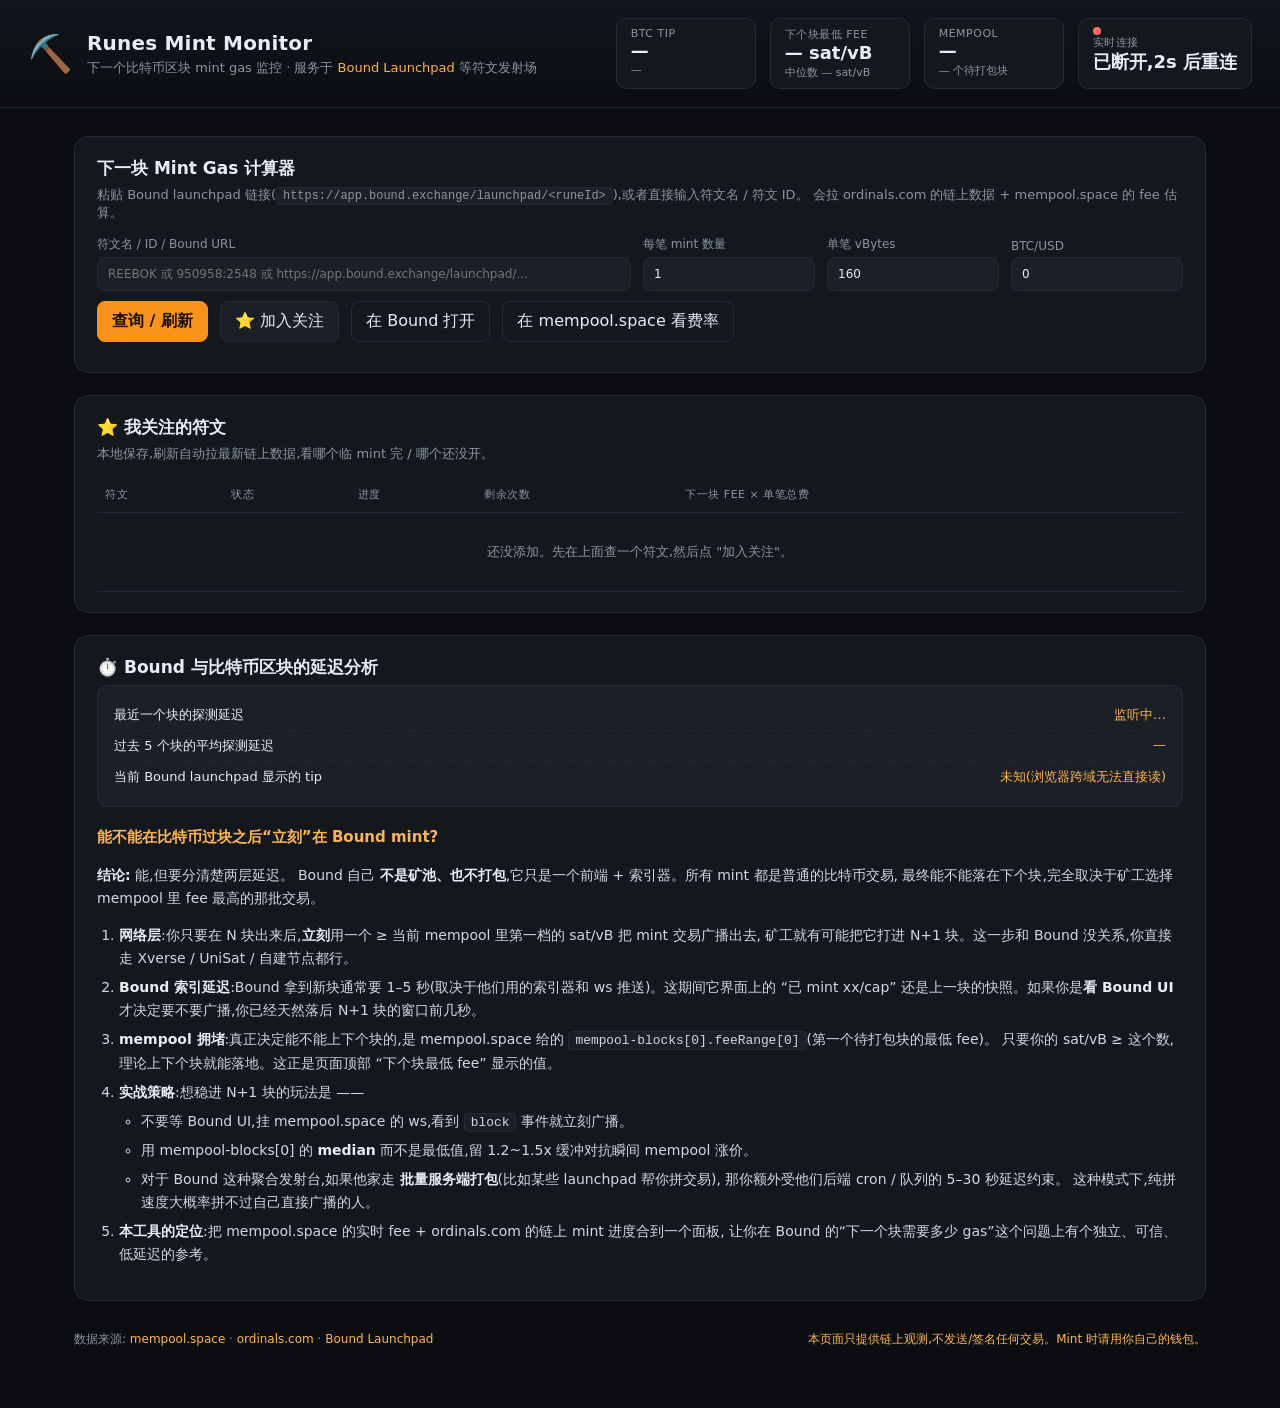
==== runes-mint-monitor/index.html @ 1faece66 "Add runes-mint-monitor: next-block mint fee dashboard for Bound launchpad - Static page (index.html " ====
<!doctype html>
<html lang="zh-CN">
<head>
<meta charset="utf-8" />
<meta name="viewport" content="width=device-width,initial-scale=1" />
<title>Runes Mint Monitor · 下一块 Gas / Bound 发射台</title>
<link rel="stylesheet" href="styles.css" />
</head>
<body>
<header class="topbar">
  <div class="brand">
    <span class="logo">⛏️</span>
    <div>
      <h1>Runes Mint Monitor</h1>
      <p class="sub">下一个比特币区块 mint gas 监控 · 服务于 <a href="https://app.bound.exchange/launchpad" target="_blank" rel="noopener">Bound Launchpad</a> 等符文发射场</p>
    </div>
  </div>
  <div class="liveStats">
    <div class="stat">
      <span class="label">BTC tip</span>
      <span class="value" id="tipHeight">—</span>
      <span class="meta" id="tipAge">—</span>
    </div>
    <div class="stat">
      <span class="label">下个块最低 fee</span>
      <span class="value" id="nextBlockMin">— sat/vB</span>
      <span class="meta" id="nextBlockMedian">中位数 — sat/vB</span>
    </div>
    <div class="stat">
      <span class="label">Mempool</span>
      <span class="value" id="mempoolPending">—</span>
      <span class="meta" id="mempoolBlocks">— 个待打包块</span>
    </div>
    <div class="stat ws" id="wsStatus" data-state="idle">
      <span class="dot"></span>
      <span class="label">实时连接</span>
      <span class="value" id="wsLabel">连接中…</span>
    </div>
  </div>
</header>

<main>

  <!-- Mint Calculator -->
  <section class="card">
    <h2>下一块 Mint Gas 计算器</h2>
    <p class="hint">
      粘贴 Bound launchpad 链接(<code>https://app.bound.exchange/launchpad/&lt;runeId&gt;</code>),或者直接输入符文名 / 符文 ID。
      会拉 ordinals.com 的链上数据 + mempool.space 的 fee 估算。
    </p>
    <div class="row">
      <label class="grow">
        <span>符文名 / ID / Bound URL</span>
        <input id="runeInput" type="text" placeholder="REEBOK 或 950958:2548 或 https://app.bound.exchange/launchpad/..." autocomplete="off" />
      </label>
      <label>
        <span>每笔 mint 数量</span>
        <input id="repeats" type="number" min="1" value="1" />
      </label>
      <label>
        <span>单笔 vBytes</span>
        <input id="vbytes" type="number" min="50" value="160" />
      </label>
      <label>
        <span>BTC/USD</span>
        <input id="btcUsd" type="number" min="0" step="100" value="0" />
      </label>
    </div>
    <div class="row">
      <button id="lookupBtn" class="primary">查询 / 刷新</button>
      <button id="watchBtn">⭐ 加入关注</button>
      <button id="openBoundBtn" class="ghost">在 Bound 打开</button>
      <button id="openMempoolBtn" class="ghost">在 mempool.space 看费率</button>
    </div>

    <div id="runeResult" class="result hidden">
      <div class="resTop">
        <div>
          <div class="runeName" id="resName">—</div>
          <div class="meta" id="resId">—</div>
        </div>
        <div class="status" id="resStatus">—</div>
      </div>

      <div class="metricsGrid">
        <div class="metric">
          <span class="mlabel">每笔 mint 量</span>
          <span class="mval" id="mAmount">—</span>
        </div>
        <div class="metric">
          <span class="mlabel">已 mint / 上限</span>
          <span class="mval" id="mProgress">—</span>
          <div class="bar"><div id="mBar"></div></div>
        </div>
        <div class="metric">
          <span class="mlabel">剩余可 mint 次数</span>
          <span class="mval" id="mRemaining">—</span>
        </div>
        <div class="metric">
          <span class="mlabel">Mint 起始 / 结束高度</span>
          <span class="mval" id="mHeights">—</span>
        </div>
        <div class="metric hl">
          <span class="mlabel">挤进下一个块所需 sat/vB</span>
          <span class="mval" id="mNextFee">—</span>
          <span class="mhint" id="mNextFeeHint">来自 mempool.space</span>
        </div>
        <div class="metric hl">
          <span class="mlabel">单笔总费用估算</span>
          <span class="mval" id="mTotalFee">—</span>
          <span class="mhint" id="mTotalFeeUsd">—</span>
        </div>
      </div>

      <details class="raw">
        <summary>原始数据 (debug)</summary>
        <pre id="rawJson"></pre>
      </details>
    </div>
  </section>

  <!-- Watched Runes -->
  <section class="card">
    <h2>⭐ 我关注的符文</h2>
    <p class="hint">本地保存,刷新自动拉最新链上数据,看哪个临 mint 完 / 哪个还没开。</p>
    <table class="watch" id="watchTable">
      <thead><tr>
        <th>符文</th>
        <th>状态</th>
        <th>进度</th>
        <th>剩余次数</th>
        <th>下一块 fee × 单笔总费</th>
        <th></th>
      </tr></thead>
      <tbody id="watchBody">
        <tr class="empty"><td colspan="6">还没添加。先在上面查一个符文,然后点 “加入关注”。</td></tr>
      </tbody>
    </table>
  </section>

  <!-- Latency analysis -->
  <section class="card">
    <h2>⏱️ Bound 与比特币区块的延迟分析</h2>
    <div id="latencyLive" class="latencyBox">
      <div class="latencyRow">
        <span>最近一个块的探测延迟</span>
        <span id="latLast">监听中…</span>
      </div>
      <div class="latencyRow">
        <span>过去 5 个块的平均探测延迟</span>
        <span id="latAvg">—</span>
      </div>
      <div class="latencyRow">
        <span>当前 Bound launchpad 显示的 tip</span>
        <span id="latBoundTip">未知(浏览器跨域无法直接读)</span>
      </div>
    </div>

    <div class="analysis">
      <h3>能不能在比特币过块之后“立刻”在 Bound mint?</h3>
      <p>
        <b>结论:</b> 能,但要分清楚两层延迟。
        Bound 自己 <b>不是矿池、也不打包</b>,它只是一个前端 + 索引器。所有 mint 都是普通的比特币交易,
        最终能不能落在下个块,完全取决于矿工选择 mempool 里 fee 最高的那批交易。
      </p>
      <ol>
        <li>
          <b>网络层</b>:你只要在 N 块出来后,<b>立刻</b>用一个 ≥ 当前 mempool 里第一档的 sat/vB 把 mint 交易广播出去,
          矿工就有可能把它打进 N+1 块。这一步和 Bound 没关系,你直接走 Xverse / UniSat / 自建节点都行。
        </li>
        <li>
          <b>Bound 索引延迟</b>:Bound 拿到新块通常要 1–5 秒(取决于他们用的索引器和 ws 推送)。这期间它界面上的
          “已 mint xx/cap” 还是上一块的快照。如果你是<b>看 Bound UI</b> 才决定要不要广播,你已经天然落后 N+1 块的窗口前几秒。
        </li>
        <li>
          <b>mempool 拥堵</b>:真正决定能不能上下个块的,是 mempool.space 给的
          <code>mempool-blocks[0].feeRange[0]</code>(第一个待打包块的最低 fee)。
          只要你的 sat/vB ≥ 这个数,理论上下个块就能落地。这正是页面顶部 “下个块最低 fee” 显示的值。
        </li>
        <li>
          <b>实战策略</b>:想稳进 N+1 块的玩法是 ——
          <ul>
            <li>不要等 Bound UI,挂 mempool.space 的 ws,看到 <code>block</code> 事件就立刻广播。</li>
            <li>用 mempool-blocks[0] 的 <b>median</b> 而不是最低值,留 1.2~1.5x 缓冲对抗瞬间 mempool 涨价。</li>
            <li>对于 Bound 这种聚合发射台,如果他家走 <b>批量服务端打包</b>(比如某些 launchpad 帮你拼交易),
              那你额外受他们后端 cron / 队列的 5–30 秒延迟约束。
              这种模式下,纯拼速度大概率拼不过自己直接广播的人。</li>
          </ul>
        </li>
        <li>
          <b>本工具的定位</b>:把 mempool.space 的实时 fee + ordinals.com 的链上 mint 进度合到一个面板,
          让你在 Bound 的“下一个块需要多少 gas”这个问题上有个独立、可信、低延迟的参考。
        </li>
      </ol>
    </div>
  </section>
</main>

<footer>
  <div>
    数据来源:
    <a href="https://mempool.space/docs/api" target="_blank" rel="noopener">mempool.space</a> ·
    <a href="https://docs.ordinals.com/" target="_blank" rel="noopener">ordinals.com</a> ·
    <a href="https://app.bound.exchange/launchpad" target="_blank" rel="noopener">Bound Launchpad</a>
  </div>
  <div class="warn">本页面只提供链上观测,不发送/签名任何交易。Mint 时请用你自己的钱包。</div>
</footer>

<script src="app.js"></script>
</body>
</html>
---- runes-mint-monitor/styles.css ----
:root {
  --bg: #0b0d10;
  --panel: #14181d;
  --panel-2: #1b2026;
  --border: #232a31;
  --text: #e6edf3;
  --muted: #8b95a1;
  --accent: #f7931a;       /* bitcoin orange */
  --accent-2: #ffb454;
  --good: #3ddc84;
  --warn: #ffb84d;
  --bad: #ff6b6b;
  --hl: #1f2730;
  --link: #ffb454;
}

* { box-sizing: border-box; }
html, body { margin: 0; padding: 0; background: var(--bg); color: var(--text); font-family: -apple-system, BlinkMacSystemFont, "Segoe UI", "PingFang SC", "Microsoft YaHei", system-ui, sans-serif; }

a { color: var(--link); text-decoration: none; }
a:hover { text-decoration: underline; }

code {
  background: var(--panel-2);
  padding: 1px 6px;
  border-radius: 4px;
  font-size: 0.92em;
  border: 1px solid var(--border);
}

.topbar {
  display: flex;
  flex-wrap: wrap;
  align-items: center;
  justify-content: space-between;
  gap: 16px;
  padding: 18px 28px;
  border-bottom: 1px solid var(--border);
  background: linear-gradient(180deg, #11161c 0%, #0b0d10 100%);
}

.brand { display: flex; align-items: center; gap: 14px; }
.brand .logo { font-size: 36px; }
.brand h1 { margin: 0; font-size: 20px; font-weight: 700; letter-spacing: 0.2px; }
.brand .sub { margin: 4px 0 0; color: var(--muted); font-size: 13px; }

.liveStats {
  display: flex;
  gap: 14px;
  flex-wrap: wrap;
}
.stat {
  background: var(--panel);
  border: 1px solid var(--border);
  border-radius: 10px;
  padding: 8px 14px;
  min-width: 140px;
  display: flex;
  flex-direction: column;
}
.stat .label { font-size: 11px; color: var(--muted); text-transform: uppercase; letter-spacing: 0.5px; }
.stat .value { font-size: 18px; font-weight: 700; color: var(--text); }
.stat .meta { font-size: 11px; color: var(--muted); margin-top: 2px; }
.stat.ws .dot {
  display: inline-block;
  width: 8px; height: 8px;
  background: var(--muted);
  border-radius: 50%;
  margin-right: 6px;
  vertical-align: middle;
}
.stat.ws[data-state="open"] .dot { background: var(--good); box-shadow: 0 0 8px var(--good); }
.stat.ws[data-state="closed"] .dot { background: var(--bad); }
.stat.ws[data-state="connecting"] .dot { background: var(--warn); }

main { max-width: 1180px; margin: 28px auto; padding: 0 24px; display: grid; gap: 22px; }

.card {
  background: var(--panel);
  border: 1px solid var(--border);
  border-radius: 14px;
  padding: 20px 22px;
}
.card h2 { margin: 0 0 6px; font-size: 17px; }
.card h3 { margin: 18px 0 6px; font-size: 15px; color: var(--accent-2); }
.hint { color: var(--muted); font-size: 13px; margin: 4px 0 14px; }

.row {
  display: flex;
  flex-wrap: wrap;
  gap: 12px;
  align-items: flex-end;
  margin: 10px 0;
}
.row label { display: flex; flex-direction: column; gap: 4px; font-size: 12px; color: var(--muted); }
.row label.grow { flex: 1 1 360px; }
.row input {
  background: var(--panel-2);
  border: 1px solid var(--border);
  border-radius: 8px;
  padding: 9px 10px;
  color: var(--text);
  font: inherit;
  min-width: 90px;
}
.row input:focus { outline: none; border-color: var(--accent); }

button {
  background: var(--panel-2);
  color: var(--text);
  border: 1px solid var(--border);
  border-radius: 8px;
  padding: 9px 14px;
  cursor: pointer;
  font: inherit;
}
button:hover { background: var(--hl); }
button.primary { background: var(--accent); color: #1a0f00; border-color: var(--accent); font-weight: 700; }
button.primary:hover { background: var(--accent-2); }
button.ghost { background: transparent; }

.result { margin-top: 14px; }
.result.hidden { display: none; }
.resTop { display: flex; justify-content: space-between; align-items: center; gap: 12px; }
.runeName { font-size: 22px; font-weight: 700; }
.meta { color: var(--muted); font-size: 12px; }

.status {
  font-size: 12px;
  padding: 4px 10px;
  border-radius: 999px;
  border: 1px solid var(--border);
  background: var(--panel-2);
}
.status.live { color: var(--good); border-color: rgba(61,220,132,0.4); }
.status.pre { color: var(--warn); border-color: rgba(255,184,77,0.4); }
.status.ended { color: var(--muted); }
.status.bad { color: var(--bad); border-color: rgba(255,107,107,0.4); }

.metricsGrid {
  display: grid;
  grid-template-columns: repeat(auto-fit, minmax(220px, 1fr));
  gap: 12px;
  margin: 14px 0 6px;
}
.metric {
  background: var(--panel-2);
  border: 1px solid var(--border);
  border-radius: 10px;
  padding: 12px 14px;
  display: flex;
  flex-direction: column;
  gap: 4px;
}
.metric.hl {
  background: linear-gradient(180deg, rgba(247,147,26,0.12) 0%, rgba(247,147,26,0.02) 100%);
  border-color: rgba(247,147,26,0.5);
}
.mlabel { color: var(--muted); font-size: 11px; text-transform: uppercase; letter-spacing: 0.4px; }
.mval { font-size: 18px; font-weight: 700; }
.mhint { color: var(--muted); font-size: 11px; }

.bar { height: 6px; background: var(--border); border-radius: 3px; overflow: hidden; margin-top: 4px; }
.bar > div { height: 100%; width: 0%; background: var(--accent); transition: width 0.3s ease; }

details.raw { margin-top: 12px; }
details.raw summary { cursor: pointer; color: var(--muted); font-size: 12px; }
details.raw pre {
  background: var(--panel-2);
  border: 1px solid var(--border);
  border-radius: 8px;
  padding: 12px;
  font-size: 12px;
  max-height: 280px;
  overflow: auto;
}

table.watch {
  width: 100%;
  border-collapse: collapse;
  font-size: 13px;
}
table.watch th, table.watch td {
  padding: 10px 8px;
  border-bottom: 1px solid var(--border);
  text-align: left;
  vertical-align: middle;
}
table.watch th { color: var(--muted); font-weight: 500; font-size: 11px; text-transform: uppercase; letter-spacing: 0.5px; }
table.watch tr.empty td { color: var(--muted); text-align: center; padding: 30px 8px; }
table.watch td .actions { display: flex; gap: 6px; }
table.watch td button { padding: 4px 8px; font-size: 12px; }

.latencyBox {
  background: var(--panel-2);
  border: 1px solid var(--border);
  border-radius: 10px;
  padding: 14px 16px;
  margin-bottom: 16px;
}
.latencyRow {
  display: flex;
  justify-content: space-between;
  padding: 6px 0;
  border-bottom: 1px dashed var(--border);
  font-size: 13px;
}
.latencyRow:last-child { border-bottom: 0; }
.latencyRow > span:last-child { color: var(--accent-2); font-variant-numeric: tabular-nums; }

.analysis { line-height: 1.65; font-size: 14px; color: #d2d8df; }
.analysis ol, .analysis ul { padding-left: 22px; }
.analysis li { margin: 6px 0; }
.analysis b { color: var(--text); }

footer {
  max-width: 1180px;
  margin: 30px auto;
  padding: 0 24px 30px;
  color: var(--muted);
  font-size: 12px;
  display: flex;
  justify-content: space-between;
  flex-wrap: wrap;
  gap: 10px;
}
footer .warn { color: var(--warn); }

@media (max-width: 720px) {
  .topbar { padding: 14px 16px; }
  .brand h1 { font-size: 17px; }
  .liveStats .stat { min-width: calc(50% - 7px); flex: 1; }
}
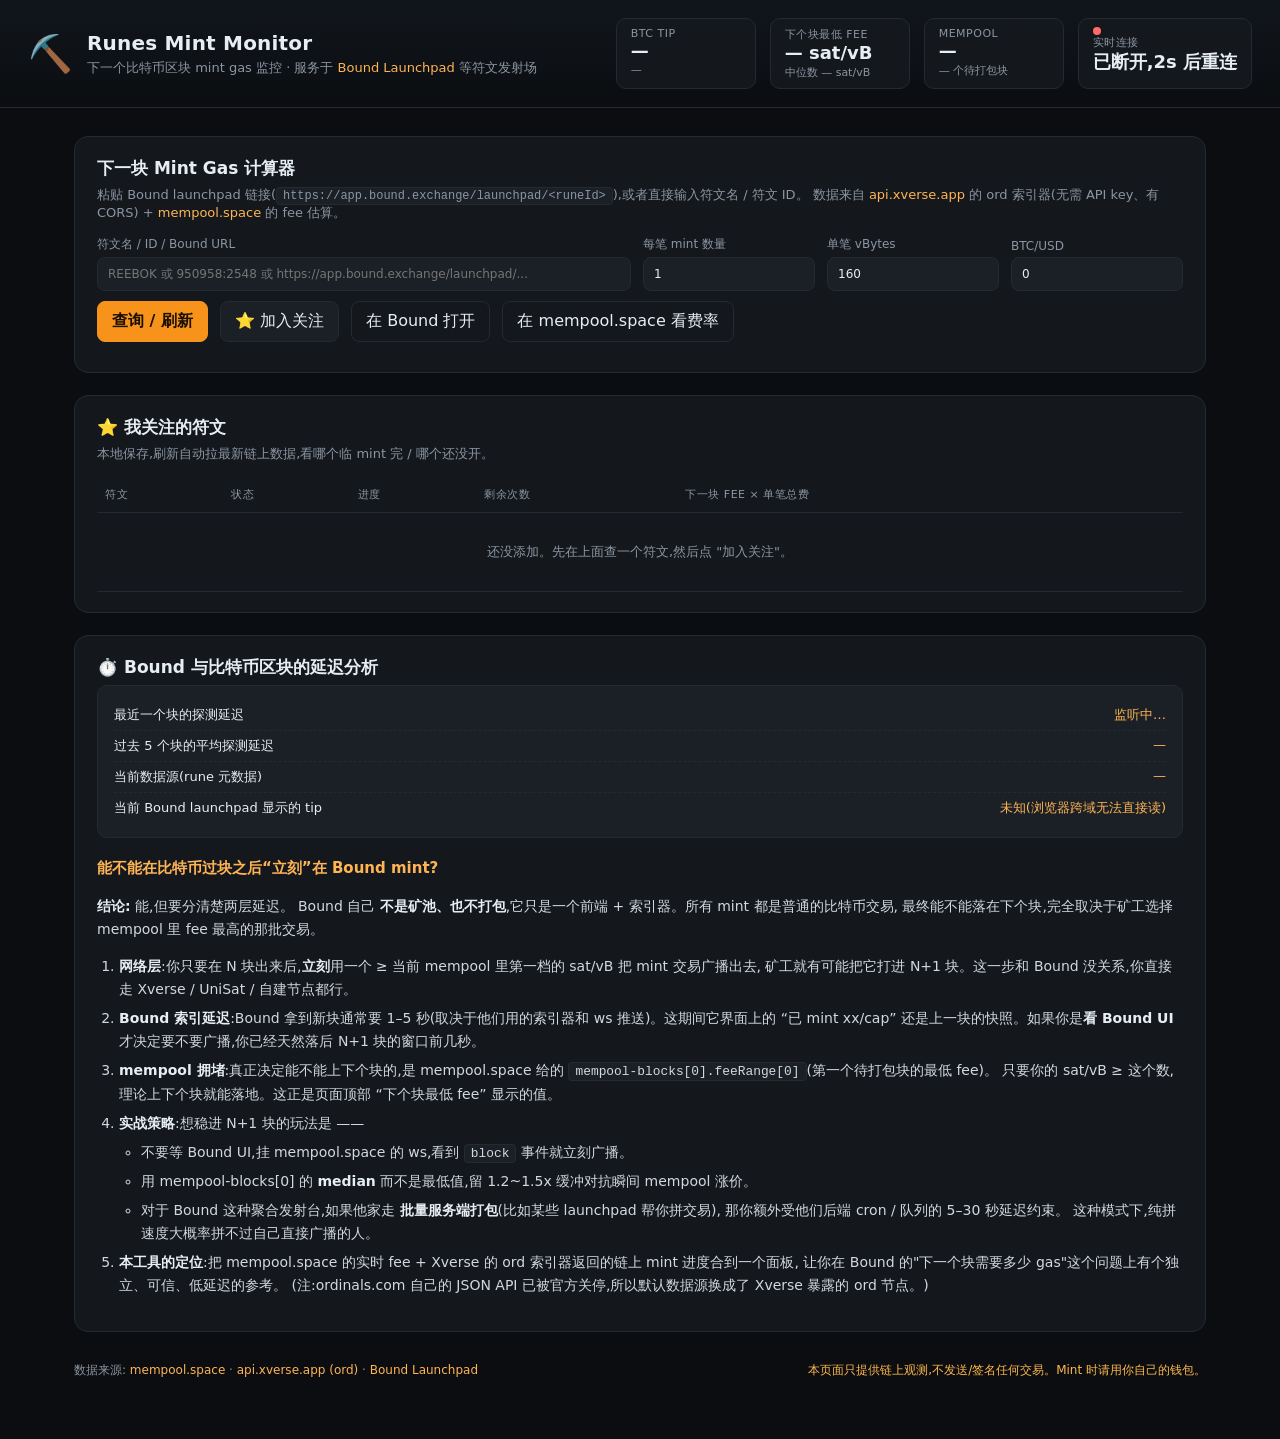
==== commit 91200742: "fix(runes-mint-monitor): replace dead ordinals.com API + harden BigInt math The original PR's primar" ====
--- a/runes-mint-monitor/index.html
+++ b/runes-mint-monitor/index.html
@@ -46,7 +46,8 @@
     <h2>下一块 Mint Gas 计算器</h2>
     <p class="hint">
       粘贴 Bound launchpad 链接(<code>https://app.bound.exchange/launchpad/&lt;runeId&gt;</code>),或者直接输入符文名 / 符文 ID。
-      会拉 ordinals.com 的链上数据 + mempool.space 的 fee 估算。
+      数据来自 <a href="https://docs.xverse.app/" target="_blank" rel="noopener">api.xverse.app</a> 的 ord 索引器(无需 API key、有 CORS)
+      + <a href="https://mempool.space/docs/api" target="_blank" rel="noopener">mempool.space</a> 的 fee 估算。
     </p>
     <div class="row">
       <label class="grow">
@@ -151,6 +152,10 @@
         <span id="latAvg">—</span>
       </div>
       <div class="latencyRow">
+        <span>当前数据源(rune 元数据)</span>
+        <span id="latApiSource">—</span>
+      </div>
+      <div class="latencyRow">
         <span>当前 Bound launchpad 显示的 tip</span>
         <span id="latBoundTip">未知(浏览器跨域无法直接读)</span>
       </div>
@@ -188,8 +193,9 @@
           </ul>
         </li>
         <li>
-          <b>本工具的定位</b>:把 mempool.space 的实时 fee + ordinals.com 的链上 mint 进度合到一个面板,
-          让你在 Bound 的“下一个块需要多少 gas”这个问题上有个独立、可信、低延迟的参考。
+          <b>本工具的定位</b>:把 mempool.space 的实时 fee + Xverse 的 ord 索引器返回的链上 mint 进度合到一个面板,
+          让你在 Bound 的"下一个块需要多少 gas"这个问题上有个独立、可信、低延迟的参考。
+          (注:ordinals.com 自己的 JSON API 已被官方关停,所以默认数据源换成了 Xverse 暴露的 ord 节点。)
         </li>
       </ol>
     </div>
@@ -200,7 +206,7 @@
   <div>
     数据来源:
     <a href="https://mempool.space/docs/api" target="_blank" rel="noopener">mempool.space</a> ·
-    <a href="https://docs.ordinals.com/" target="_blank" rel="noopener">ordinals.com</a> ·
+    <a href="https://docs.xverse.app/" target="_blank" rel="noopener">api.xverse.app (ord)</a> ·
     <a href="https://app.bound.exchange/launchpad" target="_blank" rel="noopener">Bound Launchpad</a>
   </div>
   <div class="warn">本页面只提供链上观测,不发送/签名任何交易。Mint 时请用你自己的钱包。</div>
